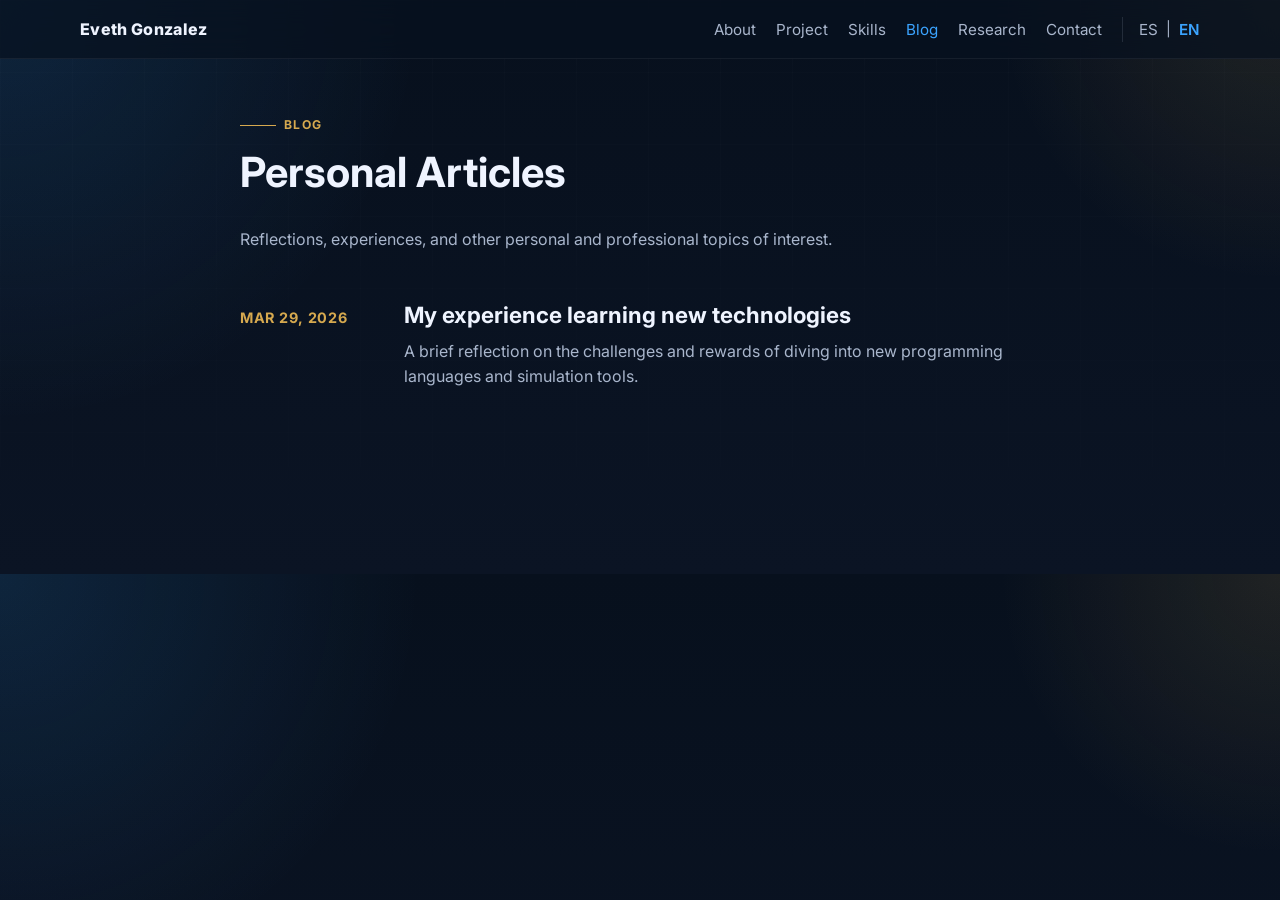
==== blog-en.html @ de7b9e32 "feat: create research page and separate blog content from technical documentation" ====
<!DOCTYPE html>
<html lang="en">
  <head>
    <meta charset="UTF-8" />
    <meta name="viewport" content="width=device-width, initial-scale=1.0" />
    <meta name="description" content="Blog and research articles by Eveth Gonzalez." />
    <title>Blog | Eveth Gonzalez</title>
    <link rel="preconnect" href="https://fonts.googleapis.com" />
    <link rel="preconnect" href="https://fonts.gstatic.com" crossorigin />
    <link href="https://fonts.googleapis.com/css2?family=Inter:wght@400;500;600;700;800&display=swap" rel="stylesheet" />
    <link rel="stylesheet" href="style.css" />
  </head>
  <body>
    <header class="site-header">
      <div class="container nav-wrapper">
        <a class="brand" href="index-en.html">Eveth Gonzalez</a>
        <nav class="site-nav" aria-label="Main Navigation">
          <a href="index-en.html#about">About</a>
          <a href="index-en.html#project">Project</a>
          <a href="index-en.html#skills">Skills</a>
          <a href="blog-en.html" class="active" style="color: var(--accent);">Blog</a>
          <a href="investigacion-en.html">Research</a>
          <a href="index-en.html#contact">Contact</a>
          <div class="lang-switcher">
            <a href="blog.html">ES</a> | <a href="blog-en.html" class="active" style="color: var(--accent); font-weight: 600;">EN</a>
          </div>
        </nav>
      </div>
    </header>

    <main class="page-content">
      <section class="content-section">
        <div class="container blog-list-container">
          <!-- PERSONAL ARTICLES SECTION -->
          <div class="section-heading compact">
            <span class="section-tag">Blog</span>
            <h2>Personal Articles</h2>
            <p style="color: var(--muted)">Reflections, experiences, and other personal and professional topics of interest.</p>
          </div>
          
          <div class="blog-list" style="margin-bottom: 4rem;">
            <!-- Example Personal Article -->
            <article class="blog-list-item">
              <div class="blog-item-meta">
                <span class="blog-date">Mar 29, 2026</span>
              </div>
              <div class="blog-item-content">
                <h3><a href="plantilla-articulo-en.html">My experience learning new technologies</a></h3>
                <p>A brief reflection on the challenges and rewards of diving into new programming languages and simulation tools.</p>
              </div>
            </article>
          </div>

        </div>
      </section>
    </main>
  </body>
</html>
---- style.css ----
:root {
  --bg: #08111f;
  --bg-alt: #0d182a;
  --surface: rgba(18, 31, 52, 0.88);
  --surface-strong: #101c31;
  --text: #eff4ff;
  --muted: #a9b6cc;
  --accent: #3ba4ff;
  --accent-soft: rgba(59, 164, 255, 0.16);
  --accent-gold: #d6a94f;
  --border: rgba(169, 182, 204, 0.16);
  --shadow: 0 20px 60px rgba(0, 0, 0, 0.28);
  --radius-lg: 24px;
  --radius-md: 18px;
  --radius-sm: 999px;
  --container: min(1120px, calc(100% - 2rem));
}

* {
  box-sizing: border-box;
}

html {
  scroll-behavior: smooth;
}

body {
  margin: 0;
  font-family: "Inter", system-ui, -apple-system, BlinkMacSystemFont, "Segoe UI", sans-serif;
  color: var(--text);
  background:
    radial-gradient(circle at top left, rgba(59, 164, 255, 0.14), transparent 30%),
    radial-gradient(circle at top right, rgba(214, 169, 79, 0.12), transparent 20%),
    linear-gradient(180deg, #07101d 0%, #0b1424 100%);
  line-height: 1.65;
}

body::before {
  content: "";
  position: fixed;
  inset: 0;
  pointer-events: none;
  background-image: linear-gradient(rgba(255, 255, 255, 0.03) 1px, transparent 1px),
    linear-gradient(90deg, rgba(255, 255, 255, 0.03) 1px, transparent 1px);
  background-size: 72px 72px;
  mask-image: linear-gradient(180deg, rgba(0, 0, 0, 0.48), transparent 85%);
}

img {
  max-width: 100%;
  display: block;
}

.container {
  width: var(--container);
  margin: 0 auto;
}

.site-header {
  position: sticky;
  top: 0;
  z-index: 10;
  backdrop-filter: blur(16px);
  background: rgba(8, 17, 31, 0.72);
  border-bottom: 1px solid rgba(255, 255, 255, 0.06);
}

.nav-wrapper {
  display: flex;
  align-items: center;
  justify-content: space-between;
  gap: 1rem;
  padding: 1rem 0;
}

.brand,
.site-nav a,
.contact-links a {
  color: var(--text);
  text-decoration: none;
}

.brand {
  font-weight: 800;
  letter-spacing: 0.02em;
}

.site-nav {
  display: flex;
  align-items: center;
  gap: 1.25rem;
  flex-wrap: wrap;
}

.site-nav a {
  color: var(--muted);
  font-size: 0.95rem;
  transition: color 0.25s ease;
}

.lang-switcher {
  display: inline-flex;
  align-items: center;
  gap: 0.5rem;
  padding-left: 1rem;
  border-left: 1px solid var(--border);
  font-size: 0.9rem;
  color: var(--muted);
}

.lang-switcher a {
  color: var(--muted);
  text-decoration: none;
  transition: color 0.25s ease;
}

.lang-switcher a:hover {
  color: var(--text);
}

.site-nav a:hover,
.site-nav a:focus-visible,
.contact-links a:hover,
.contact-links a:focus-visible {
  color: var(--accent);
}

.hero-section {
  padding: 5.5rem 0 4rem;
}

.hero-grid,
.contact-grid,
.two-column {
  display: grid;
  gap: 2rem;
}

.hero-grid {
  grid-template-columns: minmax(0, 1.35fr) minmax(280px, 0.9fr);
  align-items: center;
}

.eyebrow,
.section-tag {
  display: inline-flex;
  align-items: center;
  gap: 0.5rem;
  color: var(--accent-gold);
  font-weight: 700;
  text-transform: uppercase;
  letter-spacing: 0.12em;
  font-size: 0.76rem;
}

.eyebrow::before,
.section-tag::before {
  content: "";
  width: 2.25rem;
  height: 1px;
  background: currentColor;
}

.hero-copy h1,
.section-heading h2,
.contact-grid h2 {
  margin: 0;
  line-height: 1.1;
}

.hero-copy h1 {
  margin-top: 1rem;
  font-size: clamp(2.8rem, 7vw, 5rem);
  max-width: 11ch;
}

.hero-copy h1 span {
  color: var(--accent);
}

.hero-subtitle {
  margin: 1.5rem 0 0;
  color: var(--text);
  font-size: clamp(1.1rem, 2vw, 1.35rem);
  max-width: 58ch;
}

.hero-description,
.section-content p,
.project-card p,
.contact-grid p {
  color: var(--muted);
}

.hero-description {
  margin: 1.15rem 0 0;
  max-width: 62ch;
}

.hero-actions {
  display: flex;
  flex-wrap: wrap;
  gap: 1rem;
  margin-top: 2rem;
}

.button {
  display: inline-flex;
  align-items: center;
  justify-content: center;
  padding: 0.92rem 1.35rem;
  border-radius: var(--radius-sm);
  text-decoration: none;
  font-weight: 700;
  transition: transform 0.25s ease, box-shadow 0.25s ease, background 0.25s ease;
}

.button:hover,
.button:focus-visible {
  transform: translateY(-2px);
}

.button-primary {
  color: #03111d;
  background: linear-gradient(135deg, var(--accent), #76c2ff);
  box-shadow: 0 10px 24px rgba(59, 164, 255, 0.28);
}

.button-secondary {
  color: var(--text);
  background: transparent;
  border: 1px solid var(--border);
}

.hero-card,
.section-shell {
  border: 1px solid var(--border);
  background: var(--surface);
  box-shadow: var(--shadow);
}

.hero-card {
  display: grid;
  gap: 1rem;
  padding: 1.5rem;
  border-radius: var(--radius-lg);
}

.stat-card {
  padding: 1.1rem 1.15rem;
  border-radius: var(--radius-md);
  background: linear-gradient(180deg, rgba(16, 28, 49, 0.92), rgba(10, 18, 31, 0.92));
  border: 1px solid rgba(255, 255, 255, 0.06);
}

.stat-label {
  display: block;
  margin-bottom: 0.4rem;
  color: var(--muted);
  font-size: 0.84rem;
}

.content-section {
  padding: 0 0 2rem;
}

.section-shell {
  padding: 2rem;
  border-radius: var(--radius-lg);
}

.section-heading {
  display: grid;
  gap: 0.9rem;
  margin-bottom: 1.5rem;
}

.section-heading h2,
.contact-grid h2 {
  font-size: clamp(1.75rem, 4vw, 2.6rem);
}

.two-column,
.contact-grid {
  grid-template-columns: repeat(2, minmax(0, 1fr));
}

.project-section {
  padding-top: 0.5rem;
}

.project-card {
  background:
    linear-gradient(135deg, rgba(59, 164, 255, 0.12), transparent 50%),
    linear-gradient(180deg, rgba(16, 28, 49, 0.96), rgba(10, 18, 31, 0.96));
}

.tags {
  display: flex;
  flex-wrap: wrap;
  gap: 0.85rem;
}

.tag {
  display: inline-flex;
  align-items: center;
  padding: 0.75rem 1rem;
  border-radius: var(--radius-sm);
  background: var(--accent-soft);
  border: 1px solid rgba(59, 164, 255, 0.22);
  color: #dcecff;
  font-weight: 600;
}

.contact-section {
  padding-bottom: 4rem;
}

.contact-links {
  display: grid;
  gap: 1rem;
  align-content: start;
}

.contact-links a {
  display: inline-flex;
  width: fit-content;
  padding: 0.95rem 1.1rem;
  border-radius: var(--radius-md);
  background: var(--surface-strong);
  border: 1px solid var(--border);
  font-weight: 600;
}

@media (max-width: 900px) {
  .hero-grid,
  .two-column,
  .contact-grid {
    grid-template-columns: 1fr;
  }

  .hero-section {
    padding-top: 4.5rem;
  }
}

@media (max-width: 640px) {
  .nav-wrapper {
    flex-direction: column;
    align-items: flex-start;
  }

  .site-nav {
    gap: 0.9rem;
  }

  .hero-copy h1 {
    max-width: 100%;
  }

  .section-shell,
  .hero-card {
    padding: 1.35rem;
  }

  .button,
  .contact-links a {
    width: 100%;
  }

  .hero-actions {
    flex-direction: column;
  }
}

/* --- Páginas Internas y Blog (Lista Vertical) --- */
.page-content {
  padding: 3.5rem 0;
}

.blog-list-container {
  max-width: 800px;
}

.blog-list {
  display: flex;
  flex-direction: column;
  gap: 2.25rem;
  margin-top: 2rem;
}

.blog-list-item {
  display: grid;
  grid-template-columns: 140px 1fr;
  gap: 1.5rem;
  padding-bottom: 2rem;
  border-bottom: 1px solid var(--border);
  transition: transform 0.2s ease;
}

.blog-list-item:hover {
  transform: translateX(6px);
}

.blog-list-item:last-child {
  border-bottom: none;
}

.blog-item-meta {
  padding-top: 0.25rem;
}

.blog-date {
  font-size: 0.9rem;
  color: var(--accent-gold);
  font-weight: 700;
  text-transform: uppercase;
  letter-spacing: 0.05em;
}

.blog-item-content h3 {
  margin: 0 0 0.5rem 0;
  font-size: 1.4rem;
  line-height: 1.35;
}

.blog-item-content h3 a {
  color: var(--text);
  text-decoration: none;
  transition: color 0.2s ease;
}

.blog-item-content h3 a:hover {
  color: var(--accent);
}

.blog-item-content p {
  color: var(--muted);
  font-size: 1rem;
  margin: 0;
  line-height: 1.6;
}

/* --- Plantilla de Artículo (Lectura Limpia) --- */
.article-container {
  max-width: 720px;
  margin: 0 auto;
  padding: 0 1rem;
}

.article-header {
  margin-bottom: 3rem;
  border-bottom: 1px solid var(--border);
  padding-bottom: 2rem;
}

.back-link {
  display: inline-block;
  color: var(--accent);
  text-decoration: none;
  font-weight: 600;
  font-size: 0.95rem;
  margin-bottom: 2rem;
  transition: color 0.2s ease;
}

.back-link:hover {
  color: #76c2ff;
}

.article-date {
  display: block;
  font-size: 0.95rem;
  color: var(--accent-gold);
  font-weight: 700;
  margin-bottom: 1rem;
  text-transform: uppercase;
  letter-spacing: 0.05em;
}

.article-header h1 {
  font-size: clamp(2.2rem, 4vw, 3rem);
  line-height: 1.2;
  margin: 0 0 1rem 0;
  letter-spacing: -0.02em;
}

.article-subtitle {
  font-size: 1.25rem;
  color: var(--muted);
  margin: 0;
  line-height: 1.5;
}

.article-body {
  font-size: 1.15rem;
  line-height: 1.8;
  color: rgba(239, 244, 255, 0.9);
}

.article-body p {
  margin: 0 0 1.85rem 0;
}

.article-body h2 {
  font-size: 1.85rem;
  color: #fff;
  margin: 3.5rem 0 1.25rem 0;
  letter-spacing: -0.01em;
}

.article-body h3 {
  font-size: 1.45rem;
  color: #fff;
  margin: 2.5rem 0 1rem 0;
}

.article-body blockquote {
  margin: 2.5rem 0;
  padding: 1.5rem 2rem;
  border-left: 4px solid var(--accent);
  background: linear-gradient(90deg, rgba(59, 164, 255, 0.08), transparent);
  border-radius: 0 var(--radius-md) var(--radius-md) 0;
  font-style: italic;
  font-size: 1.25rem;
  color: var(--text);
}

.article-image {
  border-radius: var(--radius-md);
  margin: 2.5rem 0;
  width: 100%;
  box-shadow: var(--shadow);
  border: 1px solid var(--border);
}

@media (max-width: 640px) {
  .blog-list-item {
    grid-template-columns: 1fr;
    gap: 0.4rem;
  }
  .blog-item-meta {
    padding-top: 0;
  }
}
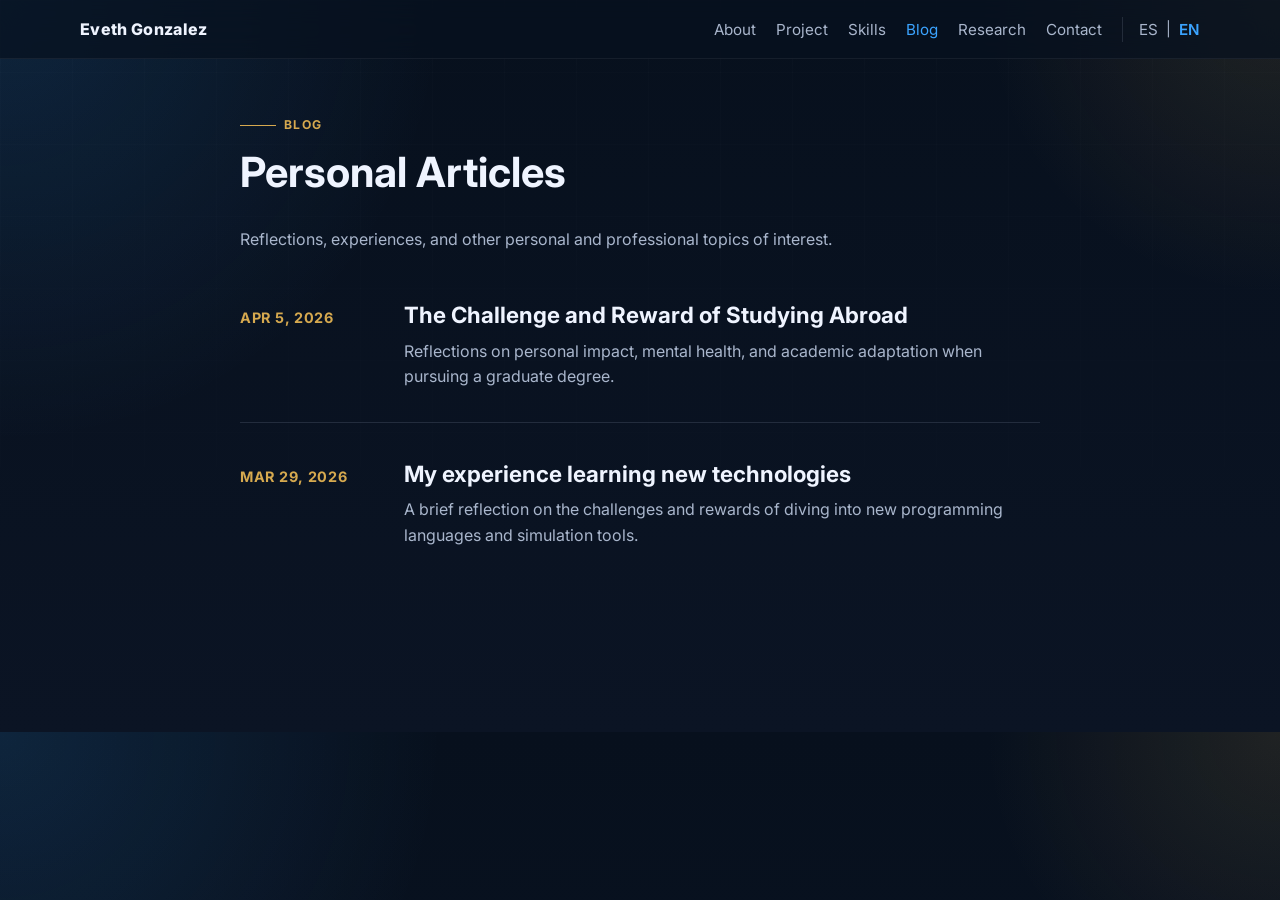
==== commit 219934df: "feat: add blog post about studying abroad in Spanish and English versions" ====
--- a/blog-en.html
+++ b/blog-en.html
@@ -39,6 +39,17 @@
           </div>
           
           <div class="blog-list" style="margin-bottom: 4rem;">
+            <!-- Article: Studying Abroad -->
+            <article class="blog-list-item">
+              <div class="blog-item-meta">
+                <span class="blog-date">Apr 5, 2026</span>
+              </div>
+              <div class="blog-item-content">
+                <h3><a href="studying-abroad.html">The Challenge and Reward of Studying Abroad</a></h3>
+                <p>Reflections on personal impact, mental health, and academic adaptation when pursuing a graduate degree.</p>
+              </div>
+            </article>
+
             <!-- Example Personal Article -->
             <article class="blog-list-item">
               <div class="blog-item-meta">
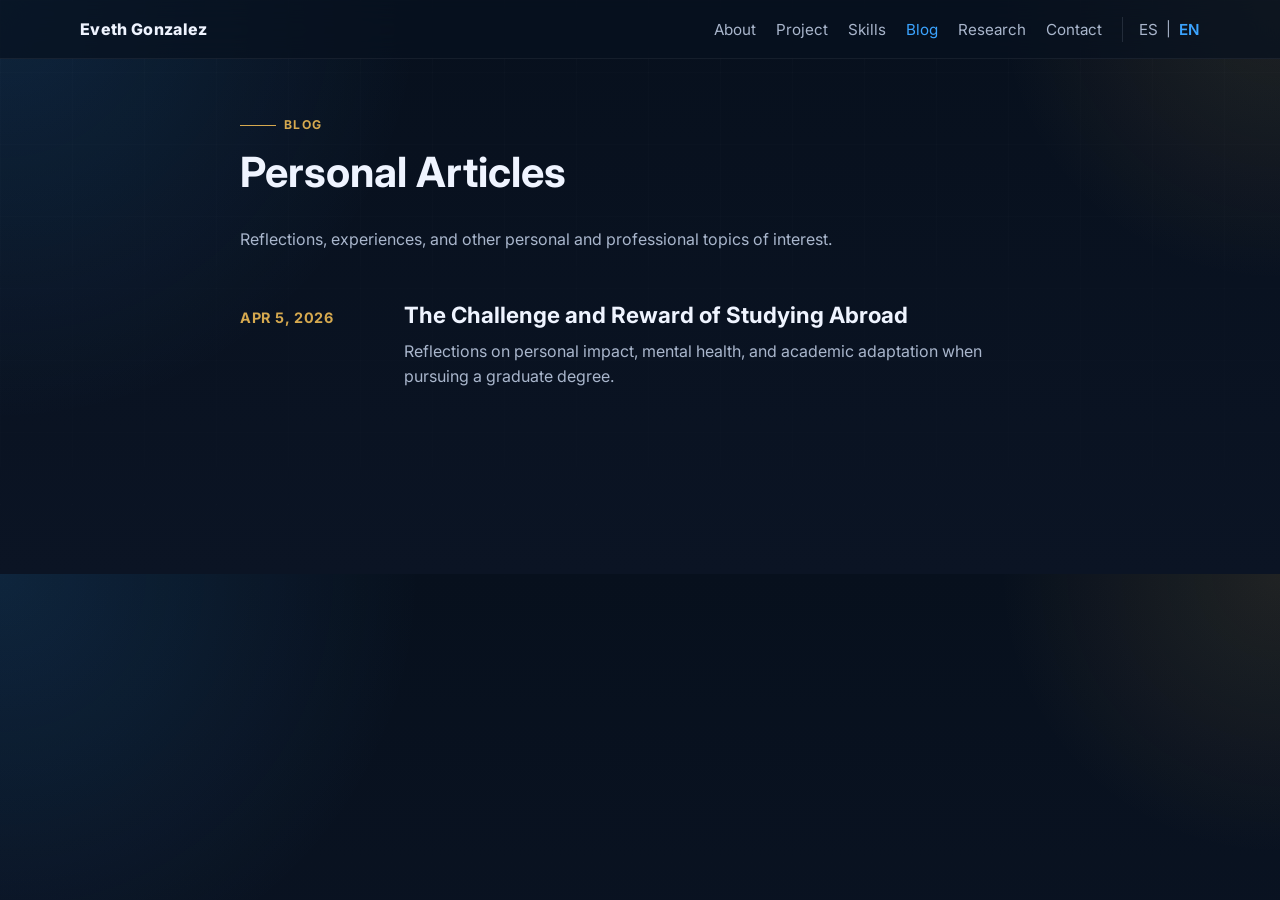
==== commit a120115f: "feat: add blog post about studying abroad in Spanish and English versions" ====
--- a/blog-en.html
+++ b/blog-en.html
@@ -1,69 +1,64 @@
 <!DOCTYPE html>
 <html lang="en">
-  <head>
-    <meta charset="UTF-8" />
-    <meta name="viewport" content="width=device-width, initial-scale=1.0" />
-    <meta name="description" content="Blog and research articles by Eveth Gonzalez." />
-    <title>Blog | Eveth Gonzalez</title>
-    <link rel="preconnect" href="https://fonts.googleapis.com" />
-    <link rel="preconnect" href="https://fonts.gstatic.com" crossorigin />
-    <link href="https://fonts.googleapis.com/css2?family=Inter:wght@400;500;600;700;800&display=swap" rel="stylesheet" />
-    <link rel="stylesheet" href="style.css" />
-  </head>
-  <body>
-    <header class="site-header">
-      <div class="container nav-wrapper">
-        <a class="brand" href="index-en.html">Eveth Gonzalez</a>
-        <nav class="site-nav" aria-label="Main Navigation">
-          <a href="index-en.html#about">About</a>
-          <a href="index-en.html#project">Project</a>
-          <a href="index-en.html#skills">Skills</a>
-          <a href="blog-en.html" class="active" style="color: var(--accent);">Blog</a>
-          <a href="investigacion-en.html">Research</a>
-          <a href="index-en.html#contact">Contact</a>
-          <div class="lang-switcher">
-            <a href="blog.html">ES</a> | <a href="blog-en.html" class="active" style="color: var(--accent); font-weight: 600;">EN</a>
-          </div>
-        </nav>
+
+<head>
+  <meta charset="UTF-8" />
+  <meta name="viewport" content="width=device-width, initial-scale=1.0" />
+  <meta name="description" content="Blog and research articles by Eveth Gonzalez." />
+  <title>Blog | Eveth Gonzalez</title>
+  <link rel="preconnect" href="https://fonts.googleapis.com" />
+  <link rel="preconnect" href="https://fonts.gstatic.com" crossorigin />
+  <link href="https://fonts.googleapis.com/css2?family=Inter:wght@400;500;600;700;800&display=swap" rel="stylesheet" />
+  <link rel="stylesheet" href="style.css" />
+</head>
+
+<body>
+  <header class="site-header">
+    <div class="container nav-wrapper">
+      <a class="brand" href="index-en.html">Eveth Gonzalez</a>
+      <nav class="site-nav" aria-label="Main Navigation">
+        <a href="index-en.html#about">About</a>
+        <a href="index-en.html#project">Project</a>
+        <a href="index-en.html#skills">Skills</a>
+        <a href="blog-en.html" class="active" style="color: var(--accent);">Blog</a>
+        <a href="investigacion-en.html">Research</a>
+        <a href="index-en.html#contact">Contact</a>
+        <div class="lang-switcher">
+          <a href="blog.html">ES</a> | <a href="blog-en.html" class="active"
+            style="color: var(--accent); font-weight: 600;">EN</a>
+        </div>
+      </nav>
+    </div>
+  </header>
+
+  <main class="page-content">
+    <section class="content-section">
+      <div class="container blog-list-container">
+        <!-- PERSONAL ARTICLES SECTION -->
+        <div class="section-heading compact">
+          <span class="section-tag">Blog</span>
+          <h2>Personal Articles</h2>
+          <p style="color: var(--muted)">Reflections, experiences, and other personal and professional topics of
+            interest.</p>
+        </div>
+
+        <div class="blog-list" style="margin-bottom: 4rem;">
+          <!-- Article: Studying Abroad -->
+          <article class="blog-list-item">
+            <div class="blog-item-meta">
+              <span class="blog-date">Apr 5, 2026</span>
+            </div>
+            <div class="blog-item-content">
+              <h3><a href="studying-abroad.html">The Challenge and Reward of Studying Abroad</a></h3>
+              <p>Reflections on personal impact, mental health, and academic adaptation when pursuing a graduate degree.
+              </p>
+            </div>
+          </article>
+        </div>
+
       </div>
-    </header>
+    </section>
+  </main>
+</body>
 
-    <main class="page-content">
-      <section class="content-section">
-        <div class="container blog-list-container">
-          <!-- PERSONAL ARTICLES SECTION -->
-          <div class="section-heading compact">
-            <span class="section-tag">Blog</span>
-            <h2>Personal Articles</h2>
-            <p style="color: var(--muted)">Reflections, experiences, and other personal and professional topics of interest.</p>
-          </div>
-          
-          <div class="blog-list" style="margin-bottom: 4rem;">
-            <!-- Article: Studying Abroad -->
-            <article class="blog-list-item">
-              <div class="blog-item-meta">
-                <span class="blog-date">Apr 5, 2026</span>
-              </div>
-              <div class="blog-item-content">
-                <h3><a href="studying-abroad.html">The Challenge and Reward of Studying Abroad</a></h3>
-                <p>Reflections on personal impact, mental health, and academic adaptation when pursuing a graduate degree.</p>
-              </div>
-            </article>
-
-            <!-- Example Personal Article -->
-            <article class="blog-list-item">
-              <div class="blog-item-meta">
-                <span class="blog-date">Mar 29, 2026</span>
-              </div>
-              <div class="blog-item-content">
-                <h3><a href="plantilla-articulo-en.html">My experience learning new technologies</a></h3>
-                <p>A brief reflection on the challenges and rewards of diving into new programming languages and simulation tools.</p>
-              </div>
-            </article>
-          </div>
-
-        </div>
-      </section>
-    </main>
-  </body>
-</html>
+</html>
